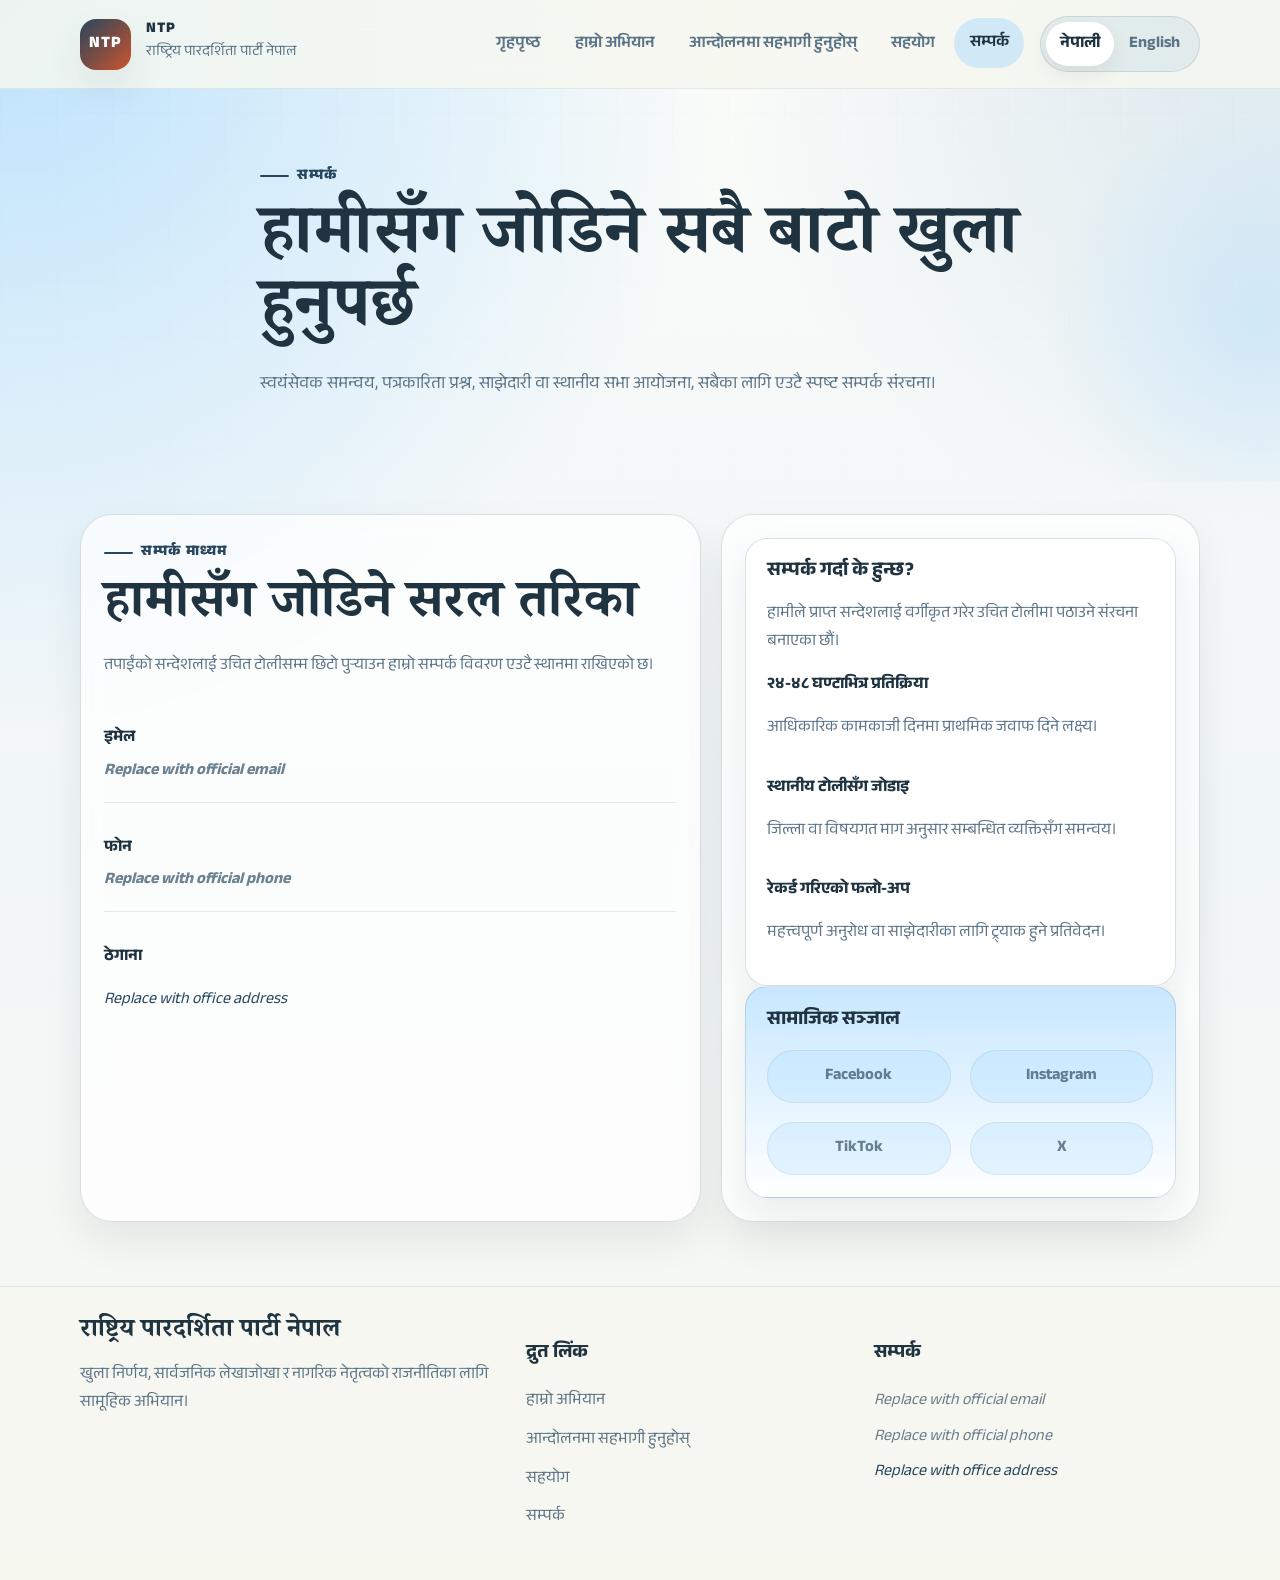
==== contact.html @ 82934318 "Initial site build for National Transparency Party Nepal" ====
<!doctype html>
<html lang="ne">
  <head>
    <meta charset="utf-8">
    <meta name="viewport" content="width=device-width, initial-scale=1">
    <title>Contact Us | National Transparency Party Nepal</title>
    <link rel="preconnect" href="https://fonts.googleapis.com">
    <link rel="preconnect" href="https://fonts.gstatic.com" crossorigin>
    <link
      href="https://fonts.googleapis.com/css2?family=Anek+Devanagari:wght@400;500;600;700;800&family=Noto+Serif+Devanagari:wght@600;700&display=swap"
      rel="stylesheet"
    >
    <link rel="stylesheet" href="assets/css/styles.css">
    <script src="assets/js/site-config.js" defer></script>
    <script src="assets/js/site-content.js" defer></script>
    <script src="assets/js/site.js" defer></script>
  </head>
  <body data-page="contact" data-page-title="pages.contact">
    <header class="site-header">
      <div class="shell header-row">
        <a class="brand" href="index.html" aria-label="National Transparency Party Nepal">
          <span class="brand-mark">NTP</span>
          <span class="brand-text">
            <strong data-i18n="brand.short"></strong>
            <small data-i18n="brand.long"></small>
          </span>
        </a>

        <button
          class="nav-toggle"
          type="button"
          aria-expanded="false"
          aria-controls="site-nav"
          data-nav-toggle
        >
          <span></span>
          <span></span>
        </button>

        <nav class="site-nav" id="site-nav" aria-label="Primary">
          <a href="index.html" data-i18n="nav.home"></a>
          <a href="mission.html" data-i18n="nav.mission"></a>
          <a href="join.html" data-i18n="nav.join"></a>
          <a href="donation.html" data-i18n="nav.donation"></a>
          <a href="contact.html" data-i18n="nav.contact"></a>
        </nav>

        <div class="language-switch" aria-label="Language switcher">
          <button type="button" data-lang-switch="ne">नेपाली</button>
          <button type="button" data-lang-switch="en">English</button>
        </div>
      </div>
    </header>

    <main>
      <section class="page-hero">
        <div class="shell page-hero-shell">
          <span class="eyebrow" data-i18n="contact.hero.kicker"></span>
          <h1 data-i18n="contact.hero.title"></h1>
          <p data-i18n="contact.hero.description"></p>
        </div>
      </section>

      <section class="section">
        <div class="shell contact-grid">
          <div class="detail-panel">
            <div class="section-heading compact">
              <span class="eyebrow" data-i18n="contact.methods.kicker"></span>
              <h2 data-i18n="contact.methods.title"></h2>
              <p data-i18n="contact.methods.description"></p>
            </div>

            <div class="detail-list">
              <article class="detail-item">
                <span data-i18n="contact.labels.email"></span>
                <a href="#" data-config="organization.email" data-config-type="email"></a>
              </article>
              <article class="detail-item">
                <span data-i18n="contact.labels.phone"></span>
                <a href="#" data-config="organization.phone" data-config-type="tel"></a>
              </article>
              <article class="detail-item">
                <span data-i18n="contact.labels.address"></span>
                <p data-config="organization.address"></p>
              </article>
            </div>
          </div>

          <aside class="contact-sidebar">
            <article class="info-card">
              <h3 data-i18n="contact.expect.title"></h3>
              <p data-i18n="contact.expect.description"></p>
              <div class="mini-list">
                <div>
                  <strong data-i18n="contact.expect.pointOneTitle"></strong>
                  <p data-i18n="contact.expect.pointOneDescription"></p>
                </div>
                <div>
                  <strong data-i18n="contact.expect.pointTwoTitle"></strong>
                  <p data-i18n="contact.expect.pointTwoDescription"></p>
                </div>
                <div>
                  <strong data-i18n="contact.expect.pointThreeTitle"></strong>
                  <p data-i18n="contact.expect.pointThreeDescription"></p>
                </div>
              </div>
            </article>

            <article class="info-card info-card-accent">
              <h3 data-i18n="contact.socialTitle"></h3>
              <div class="social-grid">
                <a href="#" data-config="organization.social.facebook" data-config-type="url">Facebook</a>
                <a href="#" data-config="organization.social.instagram" data-config-type="url">Instagram</a>
                <a href="#" data-config="organization.social.tiktok" data-config-type="url">TikTok</a>
                <a href="#" data-config="organization.social.x" data-config-type="url">X</a>
              </div>
            </article>
          </aside>
        </div>
      </section>
    </main>

    <footer class="site-footer">
      <div class="shell footer-grid">
        <div>
          <h2 data-i18n="brand.long"></h2>
          <p data-i18n="footer.tagline"></p>
        </div>

        <div>
          <h3 data-i18n="footer.quickLinksTitle"></h3>
          <ul class="footer-links">
            <li><a href="mission.html" data-i18n="nav.mission"></a></li>
            <li><a href="join.html" data-i18n="nav.join"></a></li>
            <li><a href="donation.html" data-i18n="nav.donation"></a></li>
            <li><a href="contact.html" data-i18n="nav.contact"></a></li>
          </ul>
        </div>

        <div>
          <h3 data-i18n="footer.contactTitle"></h3>
          <ul class="footer-links footer-links-compact">
            <li>
              <a href="#" data-config="organization.email" data-config-type="email"></a>
            </li>
            <li>
              <a href="#" data-config="organization.phone" data-config-type="tel"></a>
            </li>
            <li>
              <span data-config="organization.address"></span>
            </li>
          </ul>
        </div>
      </div>
    </footer>
  </body>
</html>
---- assets/css/styles.css ----
:root {
  --primary: #355872;
  --secondary: #7aaace;
  --accent-gold: #9cd5ff;
  --accent-red: #28465d;
  --ink: #1f3341;
  --muted: #5b7487;
  --surface: #f7f8f0;
  --surface-soft: #eef5f8;
  --surface-strong: #dfeef7;
  --border: rgba(53, 88, 114, 0.18);
  --shadow: 0 24px 60px rgba(31, 51, 65, 0.12);
  --shadow-soft: 0 18px 38px rgba(31, 51, 65, 0.08);
  --radius-xl: 32px;
  --radius-lg: 22px;
  --radius-md: 16px;
  --radius-sm: 12px;
  --shell-width: min(1120px, calc(100% - 2rem));
}

*,
*::before,
*::after {
  box-sizing: border-box;
}

html {
  scroll-behavior: smooth;
}

body {
  margin: 0;
  min-height: 100vh;
  font-family: "Anek Devanagari", sans-serif;
  color: var(--ink);
  background:
    radial-gradient(circle at top left, rgba(156, 213, 255, 0.66), transparent 36%),
    radial-gradient(circle at top right, rgba(122, 170, 206, 0.24), transparent 28%),
    linear-gradient(180deg, #fbfcf9 0%, #f1f6f8 52%, #f7f8f0 100%);
}

body::before {
  content: "";
  position: fixed;
  inset: 0;
  pointer-events: none;
  background-image:
    linear-gradient(rgba(53, 88, 114, 0.035) 1px, transparent 1px),
    linear-gradient(90deg, rgba(53, 88, 114, 0.035) 1px, transparent 1px);
  background-size: 56px 56px;
  mask-image: linear-gradient(180deg, rgba(0, 0, 0, 0.35), transparent 78%);
}

img {
  max-width: 100%;
  display: block;
}

a {
  color: inherit;
  text-decoration: none;
}

button,
input,
textarea,
select {
  font: inherit;
}

.shell {
  width: var(--shell-width);
  margin: 0 auto;
}

.site-header {
  position: sticky;
  top: 0;
  z-index: 30;
  backdrop-filter: blur(18px);
  background: rgba(247, 248, 240, 0.82);
  border-bottom: 1px solid rgba(53, 88, 114, 0.1);
}

.header-row {
  display: flex;
  align-items: center;
  justify-content: space-between;
  gap: 1rem;
  padding: 1rem 0;
}

.brand {
  display: inline-flex;
  align-items: center;
  gap: 0.9rem;
  min-width: 0;
}

.brand-mark {
  display: inline-grid;
  place-items: center;
  width: 3.2rem;
  height: 3.2rem;
  border-radius: 1rem;
  color: white;
  font-weight: 800;
  letter-spacing: 0.08em;
  background:
    linear-gradient(135deg, var(--accent-red), #cb542e),
    var(--accent-red);
  box-shadow: var(--shadow-soft);
}

.brand-text {
  display: grid;
  gap: 0.12rem;
}

.brand-text strong {
  font-size: 0.92rem;
  font-weight: 800;
  line-height: 1;
  letter-spacing: 0.08em;
}

.brand-text small {
  color: var(--muted);
  font-size: 0.9rem;
}

.site-nav {
  display: flex;
  align-items: center;
  gap: 0.25rem;
  margin-left: auto;
}

.site-nav a {
  padding: 0.72rem 0.95rem;
  border-radius: 999px;
  color: var(--muted);
  font-weight: 600;
  transition: background-color 160ms ease, color 160ms ease, transform 160ms ease;
}

.site-nav a:hover,
.site-nav a:focus-visible,
.site-nav a.is-current {
  color: var(--ink);
  background: rgba(156, 213, 255, 0.4);
  transform: translateY(-1px);
}

.language-switch {
  display: inline-flex;
  padding: 0.3rem;
  border-radius: 999px;
  background: rgba(122, 170, 206, 0.14);
  border: 1px solid rgba(53, 88, 114, 0.14);
}

.language-switch button {
  border: 0;
  border-radius: 999px;
  padding: 0.55rem 0.9rem;
  background: transparent;
  color: var(--muted);
  cursor: pointer;
  font-weight: 700;
  transition: background-color 160ms ease, color 160ms ease;
}

.language-switch button.is-active {
  background: white;
  color: var(--ink);
  box-shadow: 0 8px 20px rgba(34, 40, 18, 0.08);
}

.nav-toggle {
  display: none;
  width: 3rem;
  height: 3rem;
  padding: 0;
  border: 0;
  border-radius: 999px;
  background: rgba(122, 170, 206, 0.18);
  cursor: pointer;
}

.nav-toggle span {
  display: block;
  width: 1.15rem;
  height: 2px;
  margin: 0.34rem auto;
  background: var(--ink);
  border-radius: 999px;
}

.hero,
.page-hero {
  position: relative;
  overflow: clip;
}

.hero::before,
.page-hero::before {
  content: "";
  position: absolute;
  inset: auto -16% -16% auto;
  width: 28rem;
  height: 28rem;
  border-radius: 50%;
  background: radial-gradient(circle, rgba(156, 213, 255, 0.34) 0%, transparent 68%);
}

.hero-home {
  padding: 5.5rem 0 3rem;
}

.hero-grid {
  display: grid;
  grid-template-columns: minmax(0, 1.25fr) minmax(280px, 0.95fr);
  align-items: stretch;
  gap: 2rem;
}

.hero-copy,
.hero-panel,
.manifesto-card,
.callout-banner,
.promise-panel,
.detail-panel,
.contact-sidebar,
.form-shell {
  position: relative;
  z-index: 1;
}

.eyebrow {
  display: inline-flex;
  align-items: center;
  gap: 0.5rem;
  margin-bottom: 1rem;
  color: var(--accent-red);
  font-size: 0.9rem;
  font-weight: 800;
  letter-spacing: 0.08em;
  text-transform: uppercase;
}

.eyebrow::before {
  content: "";
  width: 1.8rem;
  height: 2px;
  border-radius: 999px;
  background: currentColor;
}

.hero h1,
.page-hero h1,
.section-heading h2,
.manifesto-card h2,
.cta-card h3,
.callout-banner h2,
.site-footer h2,
.detail-panel h2,
.promise-panel h2 {
  margin: 0;
  font-family: "Noto Serif Devanagari", serif;
  font-weight: 700;
  line-height: 1.06;
}

.hero h1 {
  max-width: 11ch;
  font-size: clamp(2.9rem, 7vw, 5.1rem);
}

.hero-text,
.page-hero p,
.section-heading p,
.info-card p,
.timeline-step p,
.cta-card p,
.pledge-card p,
.detail-item p,
.detail-item a,
.mini-list p,
.form-note,
.status-message,
.site-footer p,
.footer-links a,
.footer-links span {
  color: var(--muted);
  line-height: 1.72;
}

.hero-text {
  max-width: 62ch;
  margin: 1.35rem 0 0;
  font-size: 1.08rem;
}

.button-row,
.form-actions {
  display: flex;
  flex-wrap: wrap;
  gap: 0.9rem;
  align-items: center;
  margin-top: 1.8rem;
}

.button {
  display: inline-flex;
  align-items: center;
  justify-content: center;
  min-height: 3.25rem;
  padding: 0.9rem 1.35rem;
  border-radius: 999px;
  border: 1px solid transparent;
  font-weight: 700;
  transition: transform 180ms ease, box-shadow 180ms ease, background-color 180ms ease;
}

.button:hover,
.button:focus-visible {
  transform: translateY(-2px);
  box-shadow: 0 14px 28px rgba(42, 44, 28, 0.14);
}

.button-primary {
  color: white;
  background: linear-gradient(135deg, var(--primary), #637539);
}

.button-secondary {
  color: var(--ink);
  background: rgba(156, 213, 255, 0.52);
  border-color: rgba(53, 88, 114, 0.16);
}

.stat-grid {
  display: grid;
  grid-template-columns: repeat(3, minmax(0, 1fr));
  gap: 1rem;
  margin-top: 2rem;
}

.stat-card,
.hero-panel,
.manifesto-card,
.info-card,
.timeline-step,
.cta-card,
.pledge-card,
.detail-panel,
.contact-sidebar,
.callout-banner,
.join-form,
.form-note-card {
  background: rgba(255, 255, 255, 0.72);
  border: 1px solid var(--border);
  box-shadow: var(--shadow-soft);
  backdrop-filter: blur(12px);
}

.stat-card {
  padding: 1rem 1rem 1.1rem;
  border-radius: 1.2rem;
}

.stat-card strong {
  display: block;
  margin-bottom: 0.28rem;
  font-size: 1.75rem;
  font-weight: 800;
}

.stat-card span {
  color: var(--muted);
  font-size: 0.95rem;
}

.hero-panel {
  border-radius: var(--radius-xl);
  padding: 1.45rem;
  overflow: hidden;
  background:
    linear-gradient(180deg, rgba(156, 213, 255, 0.62), rgba(255, 255, 255, 0.92)),
    rgba(255, 255, 255, 0.92);
}

.hero-panel::after {
  content: "";
  position: absolute;
  inset: -20% auto auto 60%;
  width: 12rem;
  height: 12rem;
  border-radius: 50%;
  background: radial-gradient(circle, rgba(53, 88, 114, 0.14) 0%, transparent 70%);
}

.panel-tag {
  display: inline-flex;
  padding: 0.45rem 0.75rem;
  border-radius: 999px;
  background: rgba(255, 255, 255, 0.68);
  color: var(--accent-red);
  font-size: 0.85rem;
  font-weight: 700;
}

.hero-panel h2 {
  margin: 1rem 0 1.2rem;
  font-size: 2rem;
  line-height: 1.15;
}

.panel-list {
  display: grid;
  gap: 1rem;
}

.panel-item {
  display: grid;
  grid-template-columns: auto 1fr;
  gap: 0.9rem;
  align-items: start;
  padding: 1rem;
  border-radius: 1.1rem;
  background: rgba(255, 255, 255, 0.7);
}

.panel-index {
  color: var(--primary);
  font-weight: 800;
}

.panel-item p {
  margin: 0;
  line-height: 1.65;
}

.section,
.page-hero {
  padding: 2rem 0 4rem;
}

.page-hero {
  padding-top: 4.5rem;
}

.page-hero-shell {
  max-width: 760px;
}

.page-hero h1 {
  font-size: clamp(2.6rem, 6vw, 4.35rem);
}

.page-hero p {
  margin-top: 1.2rem;
  font-size: 1.06rem;
}

.manifesto-card,
.callout-banner,
.promise-panel {
  border-radius: var(--radius-xl);
  padding: clamp(1.4rem, 3vw, 2rem);
}

.manifesto-card {
  display: grid;
  gap: 1rem;
  background:
    linear-gradient(110deg, rgba(53, 88, 114, 0.95), rgba(122, 170, 206, 0.88)),
    rgba(53, 88, 114, 0.92);
  color: white;
}

.manifesto-card .eyebrow,
.manifesto-card .manifesto-text,
.manifesto-card h2 {
  color: white;
}

.section-soft {
  background:
    linear-gradient(180deg, rgba(122, 170, 206, 0.18), rgba(255, 255, 255, 0)),
    transparent;
}

.section-heading {
  max-width: 760px;
  margin-bottom: 1.8rem;
}

.section-heading.compact {
  max-width: 680px;
}

.section-heading h2 {
  font-size: clamp(2rem, 5vw, 3.3rem);
}

.card-grid,
.cta-grid,
.promise-grid,
.social-grid {
  display: grid;
  gap: 1.2rem;
}

.card-grid {
  grid-template-columns: repeat(3, minmax(0, 1fr));
}

.card-grid-wide {
  grid-template-columns: repeat(2, minmax(0, 1fr));
}

.info-card,
.cta-card,
.pledge-card {
  border-radius: var(--radius-lg);
  padding: 1.35rem;
}

.card-badge {
  display: inline-grid;
  place-items: center;
  width: 2.4rem;
  height: 2.4rem;
  margin-bottom: 1rem;
  border-radius: 999px;
  background: rgba(156, 213, 255, 0.7);
  color: var(--primary);
  font-weight: 800;
}

.info-card h3,
.timeline-step h3,
.cta-card h3,
.pledge-card h3,
.detail-panel h3,
.contact-sidebar h3,
.form-note-card h3 {
  margin: 0 0 0.65rem;
  font-size: 1.2rem;
  line-height: 1.3;
}

.roadmap-layout {
  display: grid;
  gap: 1.6rem;
}

.timeline {
  display: grid;
  gap: 1rem;
}

.timeline-step {
  position: relative;
  border-radius: var(--radius-lg);
  padding: 1.35rem 1.35rem 1.35rem 4.4rem;
}

.timeline-index {
  position: absolute;
  top: 1.25rem;
  left: 1.25rem;
  display: inline-grid;
  place-items: center;
  width: 2.2rem;
  height: 2.2rem;
  border-radius: 999px;
  background: rgba(122, 170, 206, 0.18);
  color: var(--primary);
  font-weight: 800;
}

.cta-grid {
  grid-template-columns: repeat(3, minmax(0, 1fr));
}

.cta-card {
  display: grid;
  gap: 0.9rem;
  align-content: start;
}

.cta-card a {
  width: fit-content;
  padding-bottom: 0.12rem;
  border-bottom: 2px solid rgba(53, 88, 114, 0.22);
  color: var(--accent-red);
  font-weight: 800;
}

.cta-card-primary {
  background:
    linear-gradient(180deg, rgba(156, 213, 255, 0.48), rgba(255, 255, 255, 0.92)),
    white;
}

.promise-grid {
  grid-template-columns: repeat(3, minmax(0, 1fr));
  margin-top: 1.5rem;
}

.pledge-card {
  background: rgba(255, 253, 246, 0.76);
}

.callout-banner {
  display: grid;
  grid-template-columns: minmax(0, 1fr) auto;
  align-items: center;
  gap: 1.5rem;
}

.contact-grid {
  display: grid;
  grid-template-columns: minmax(0, 1.1fr) minmax(280px, 0.85fr);
  gap: 1.25rem;
}

.detail-panel,
.contact-sidebar {
  border-radius: var(--radius-xl);
  padding: 1.45rem;
}

.detail-list,
.mini-list {
  display: grid;
  gap: 1rem;
}

.detail-item {
  padding: 1rem 0;
  border-bottom: 1px solid rgba(53, 88, 114, 0.12);
}

.detail-item:last-child {
  border-bottom: 0;
  padding-bottom: 0;
}

.detail-item span,
.mini-list strong {
  display: block;
  margin-bottom: 0.35rem;
  color: var(--ink);
  font-weight: 700;
}

.detail-item a,
.social-grid a {
  color: var(--accent-red);
  font-weight: 700;
}

.social-grid {
  grid-template-columns: repeat(2, minmax(0, 1fr));
  margin-top: 1rem;
}

.social-grid a {
  display: inline-flex;
  align-items: center;
  justify-content: center;
  min-height: 3rem;
  border-radius: 999px;
  padding: 0.75rem 1rem;
  background: rgba(156, 213, 255, 0.34);
  border: 1px solid rgba(53, 88, 114, 0.14);
}

.info-card-accent {
  background:
    linear-gradient(180deg, rgba(156, 213, 255, 0.56), rgba(255, 255, 255, 0.88)),
    white;
}

.form-shell {
  display: grid;
  grid-template-columns: minmax(0, 1.25fr) minmax(280px, 0.82fr);
  gap: 1.2rem;
  align-items: start;
  border-radius: var(--radius-xl);
  padding: clamp(1.3rem, 3vw, 2rem);
}

.join-form {
  border-radius: var(--radius-lg);
  padding: 1.35rem;
}

.field-grid {
  display: grid;
  grid-template-columns: repeat(2, minmax(0, 1fr));
  gap: 1rem;
}

.field {
  display: grid;
  gap: 0.5rem;
}

.field span,
.consent-row span {
  font-weight: 700;
}

.field input {
  width: 100%;
  min-height: 3.25rem;
  padding: 0.9rem 1rem;
  border-radius: var(--radius-sm);
  border: 1px solid rgba(53, 88, 114, 0.24);
  background: rgba(255, 255, 255, 0.88);
  transition: border-color 140ms ease, box-shadow 140ms ease, background-color 140ms ease;
}

.field input:focus,
.field input:focus-visible {
  outline: none;
  border-color: rgba(53, 88, 114, 0.55);
  box-shadow: 0 0 0 4px rgba(156, 213, 255, 0.28);
  background: white;
}

.consent-row {
  display: flex;
  align-items: flex-start;
  gap: 0.75rem;
  margin-top: 1.15rem;
}

.consent-row input {
  margin-top: 0.28rem;
}

.form-note {
  margin: 0;
  max-width: 30rem;
}

.status-message {
  min-height: 1.5rem;
  margin: 1rem 0 0;
  font-weight: 600;
}

.status-message[data-state="success"] {
  color: #25613d;
}

.status-message[data-state="error"] {
  color: var(--accent-red);
}

.status-message[data-state="loading"] {
  color: var(--primary);
}

.form-note-card {
  border-radius: var(--radius-lg);
  padding: 1.35rem;
}

.placeholder-value {
  color: var(--accent-red) !important;
  font-style: italic;
}

.is-disabled-link {
  opacity: 0.68;
  pointer-events: none;
}

.site-footer {
  padding: 2rem 0 3rem;
  border-top: 1px solid rgba(53, 88, 114, 0.12);
  background: rgba(247, 248, 240, 0.9);
}

.footer-grid {
  display: grid;
  grid-template-columns: minmax(0, 1.3fr) repeat(2, minmax(220px, 1fr));
  gap: 1.4rem;
}

.site-footer h2 {
  font-size: 1.6rem;
}

.footer-links {
  display: grid;
  gap: 0.7rem;
  padding: 0;
  margin: 1rem 0 0;
  list-style: none;
}

.footer-links-compact {
  gap: 0.5rem;
}

@media (max-width: 980px) {
  .header-row {
    flex-wrap: wrap;
  }

  .nav-toggle {
    display: inline-block;
    margin-left: auto;
  }

  .site-nav {
    display: none;
    width: 100%;
    margin-left: 0;
    padding-top: 0.35rem;
    flex-direction: column;
    align-items: stretch;
  }

  body.nav-open .site-nav {
    display: flex;
  }

  .site-nav a {
    padding: 0.8rem 1rem;
  }

  .language-switch {
    margin-left: auto;
  }

  .hero-grid,
  .contact-grid,
  .form-shell,
  .callout-banner,
  .footer-grid {
    grid-template-columns: 1fr;
  }

  .card-grid,
  .cta-grid,
  .promise-grid {
    grid-template-columns: repeat(2, minmax(0, 1fr));
  }
}

@media (max-width: 720px) {
  .hero-home {
    padding-top: 4.5rem;
  }

  .hero h1 {
    max-width: 12ch;
  }

  .stat-grid,
  .card-grid,
  .card-grid-wide,
  .cta-grid,
  .promise-grid,
  .field-grid,
  .social-grid {
    grid-template-columns: 1fr;
  }

  .callout-banner {
    align-items: start;
  }

  .header-row {
    gap: 0.75rem;
  }

  .brand {
    width: 100%;
  }

  .language-switch {
    order: 4;
    margin-left: 0;
  }
}
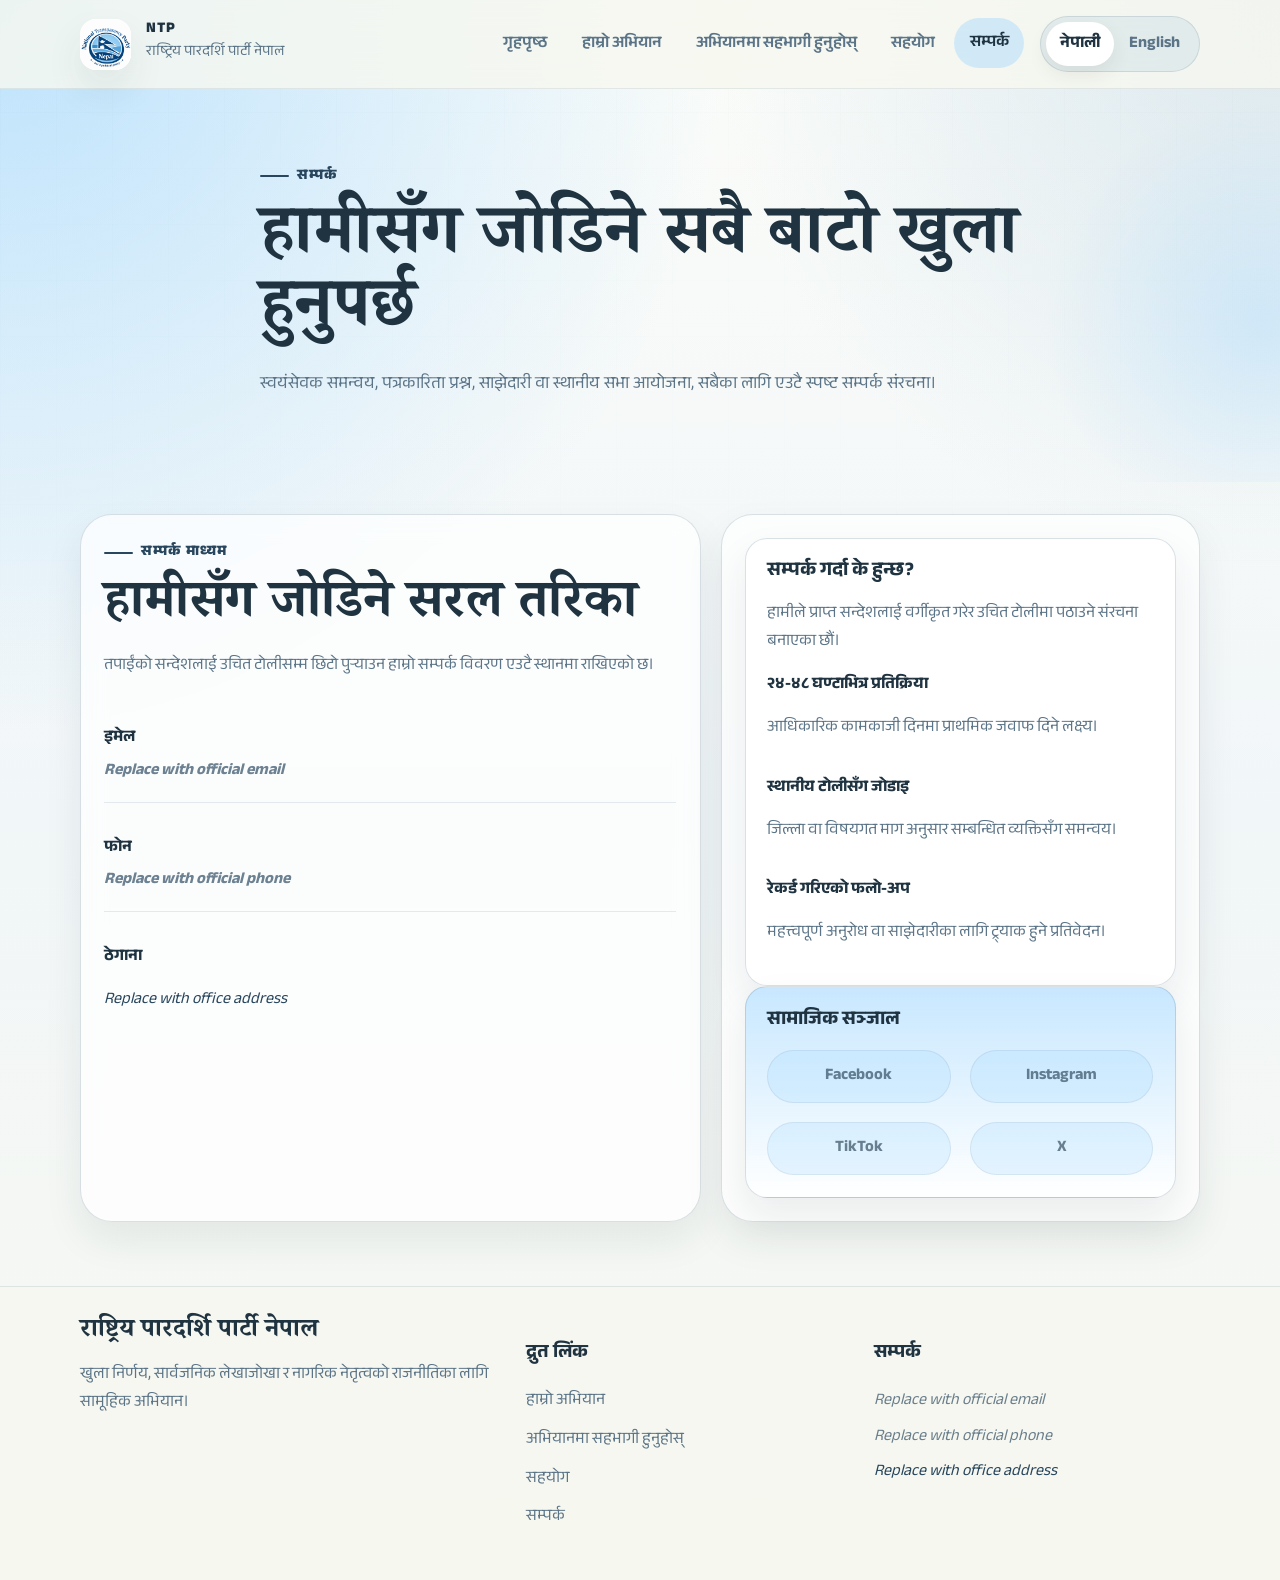
==== commit e43664ff: "Update info" ====
--- a/contact.html
+++ b/contact.html
@@ -4,6 +4,8 @@
     <meta charset="utf-8">
     <meta name="viewport" content="width=device-width, initial-scale=1">
     <title>Contact Us | National Transparency Party Nepal</title>
+    <link rel="icon" type="image/png" href="assets/logo.png">
+    <link rel="apple-touch-icon" href="assets/logo.png">
     <link rel="preconnect" href="https://fonts.googleapis.com">
     <link rel="preconnect" href="https://fonts.gstatic.com" crossorigin>
     <link
@@ -19,7 +21,7 @@
     <header class="site-header">
       <div class="shell header-row">
         <a class="brand" href="index.html" aria-label="National Transparency Party Nepal">
-          <span class="brand-mark">NTP</span>
+          <img class="brand-mark" src="assets/logo.png" alt="" width="1024" height="1024">
           <span class="brand-text">
             <strong data-i18n="brand.short"></strong>
             <small data-i18n="brand.long"></small>
--- a/assets/css/styles.css
+++ b/assets/css/styles.css
@@ -98,17 +98,12 @@
 }
 
 .brand-mark {
-  display: inline-grid;
-  place-items: center;
+  display: block;
   width: 3.2rem;
   height: 3.2rem;
   border-radius: 1rem;
-  color: white;
-  font-weight: 800;
-  letter-spacing: 0.08em;
-  background:
-    linear-gradient(135deg, var(--accent-red), #cb542e),
-    var(--accent-red);
+  object-fit: contain;
+  background: white;
   box-shadow: var(--shadow-soft);
 }
 
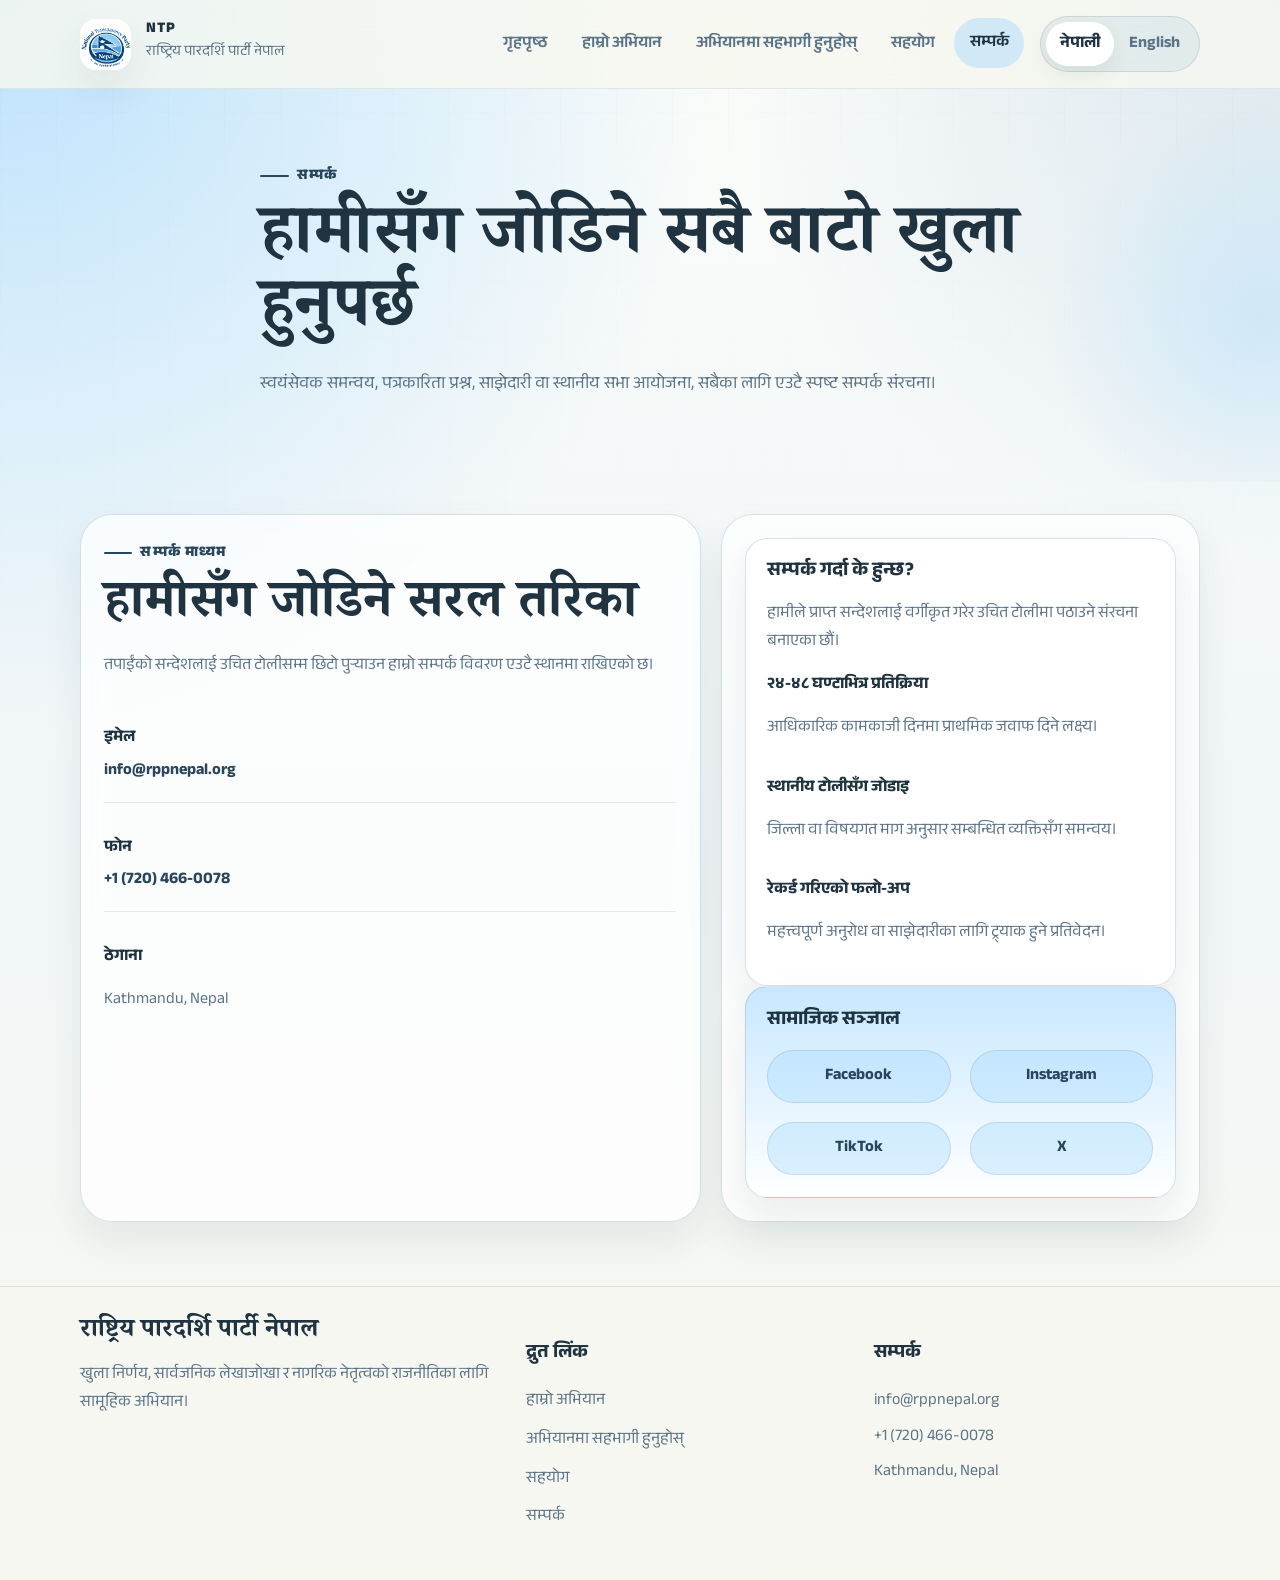
==== commit d8a7384e: "update fav icon" ====
--- a/contact.html
+++ b/contact.html
@@ -4,8 +4,9 @@
     <meta charset="utf-8">
     <meta name="viewport" content="width=device-width, initial-scale=1">
     <title>Contact Us | National Transparency Party Nepal</title>
-    <link rel="icon" type="image/png" href="assets/logo.png">
-    <link rel="apple-touch-icon" href="assets/logo.png">
+    <link rel="icon" type="image/png" sizes="32x32" href="favicon.png">
+    <link rel="shortcut icon" href="favicon.png">
+    <link rel="apple-touch-icon" sizes="180x180" href="apple-touch-icon.png">
     <link rel="preconnect" href="https://fonts.googleapis.com">
     <link rel="preconnect" href="https://fonts.gstatic.com" crossorigin>
     <link
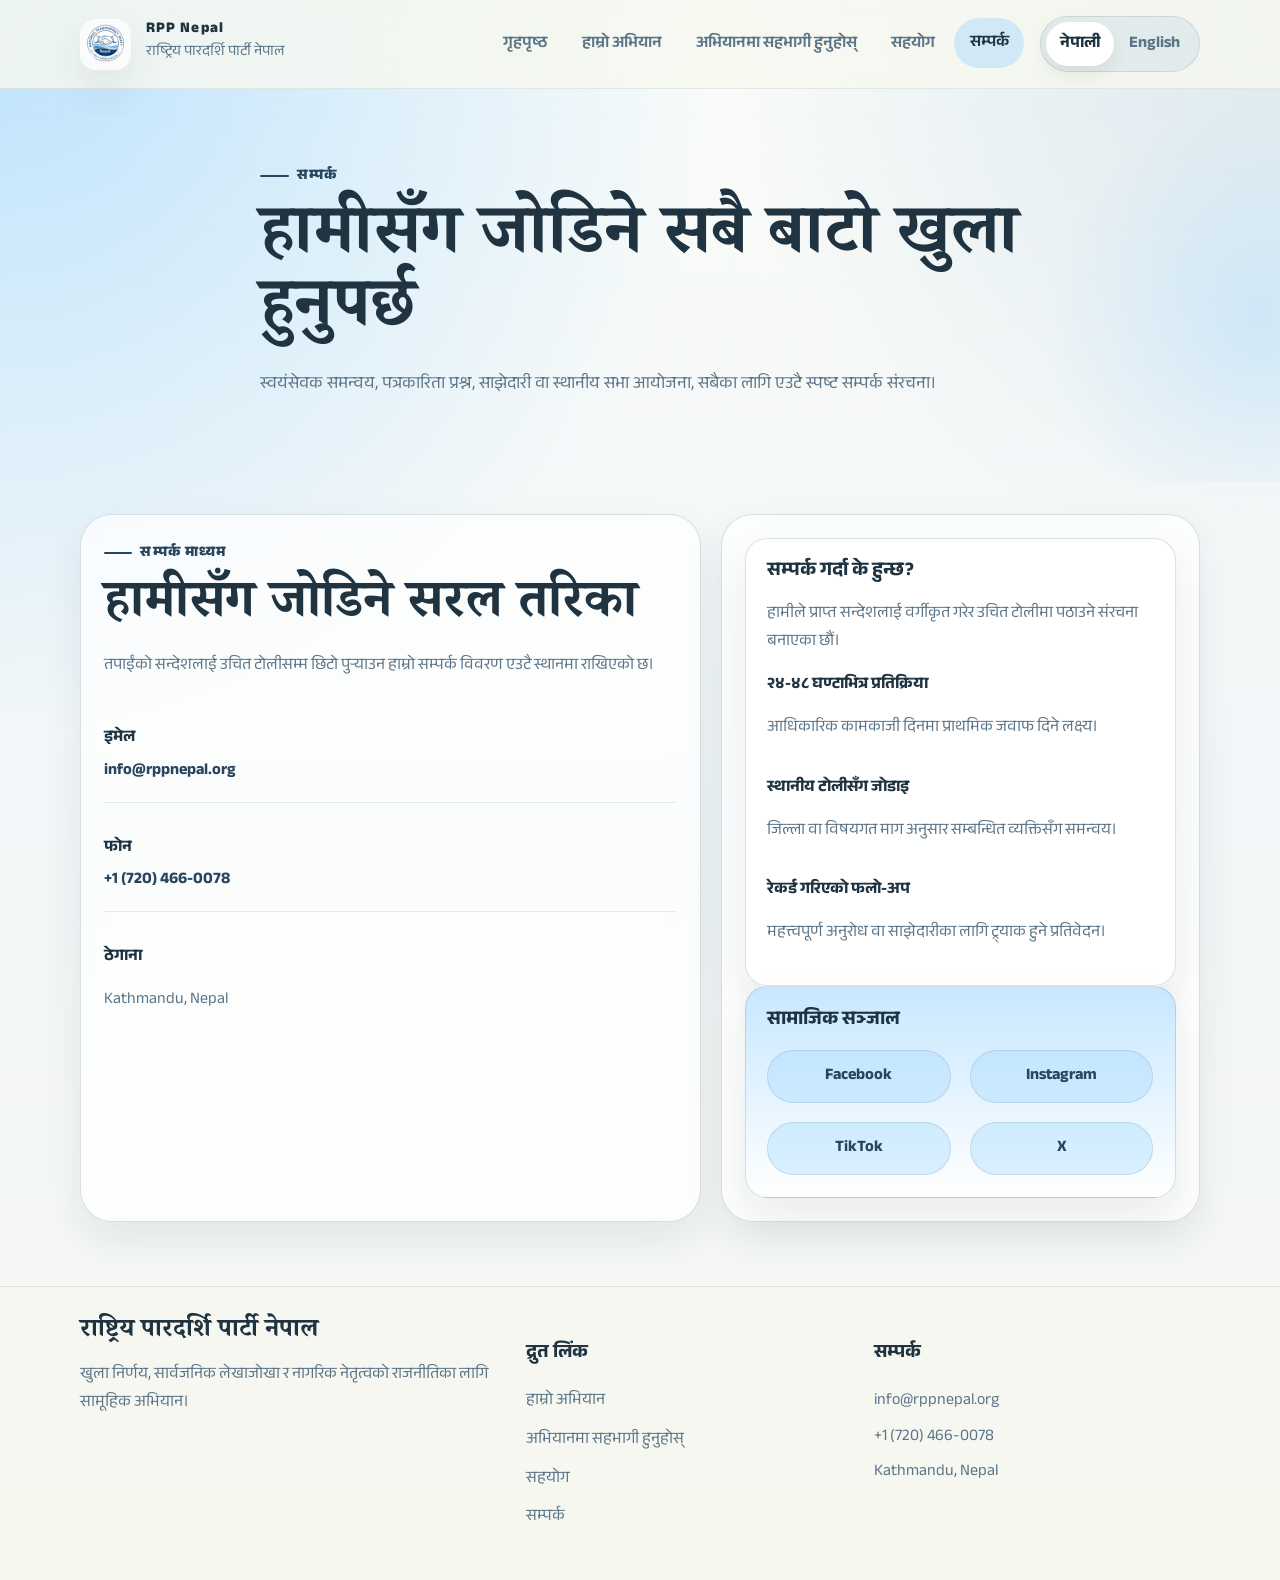
==== commit 75b2dde2: "Cms based update" ====
--- a/contact.html
+++ b/contact.html
@@ -15,7 +15,6 @@
     >
     <link rel="stylesheet" href="assets/css/styles.css">
     <script src="assets/js/site-config.js" defer></script>
-    <script src="assets/js/site-content.js" defer></script>
     <script src="assets/js/site.js" defer></script>
   </head>
   <body data-page="contact" data-page-title="pages.contact">
--- a/assets/css/styles.css
+++ b/assets/css/styles.css
@@ -690,6 +690,15 @@
   padding: clamp(1.3rem, 3vw, 2rem);
 }
 
+.form-shell-priority {
+  grid-template-columns: minmax(0, 1.35fr) minmax(260px, 0.78fr);
+}
+
+.form-stack {
+  display: grid;
+  gap: 1rem;
+}
+
 .join-form {
   border-radius: var(--radius-lg);
   padding: 1.35rem;
@@ -768,6 +777,45 @@
   padding: 1.35rem;
 }
 
+.bullet-panel {
+  display: grid;
+  gap: 0.9rem;
+}
+
+.panel-divider {
+  width: 100%;
+  height: 1px;
+  margin: 0.15rem 0 0.35rem;
+  background: linear-gradient(90deg, rgba(53, 88, 114, 0.08), rgba(53, 88, 114, 0.32), rgba(53, 88, 114, 0.08));
+}
+
+.bullet-list {
+  display: grid;
+  gap: 0.9rem;
+  margin: 0;
+  padding-left: 1.2rem;
+  color: var(--muted);
+}
+
+.bullet-list li::marker {
+  color: var(--primary);
+}
+
+.bullet-list strong {
+  display: block;
+  margin-bottom: 0.25rem;
+  color: var(--ink);
+}
+
+.bullet-list p {
+  margin: 0;
+  line-height: 1.68;
+}
+
+body[data-page="join"] .page-hero {
+  padding-bottom: 1rem;
+}
+
 .placeholder-value {
   color: var(--accent-red) !important;
   font-style: italic;
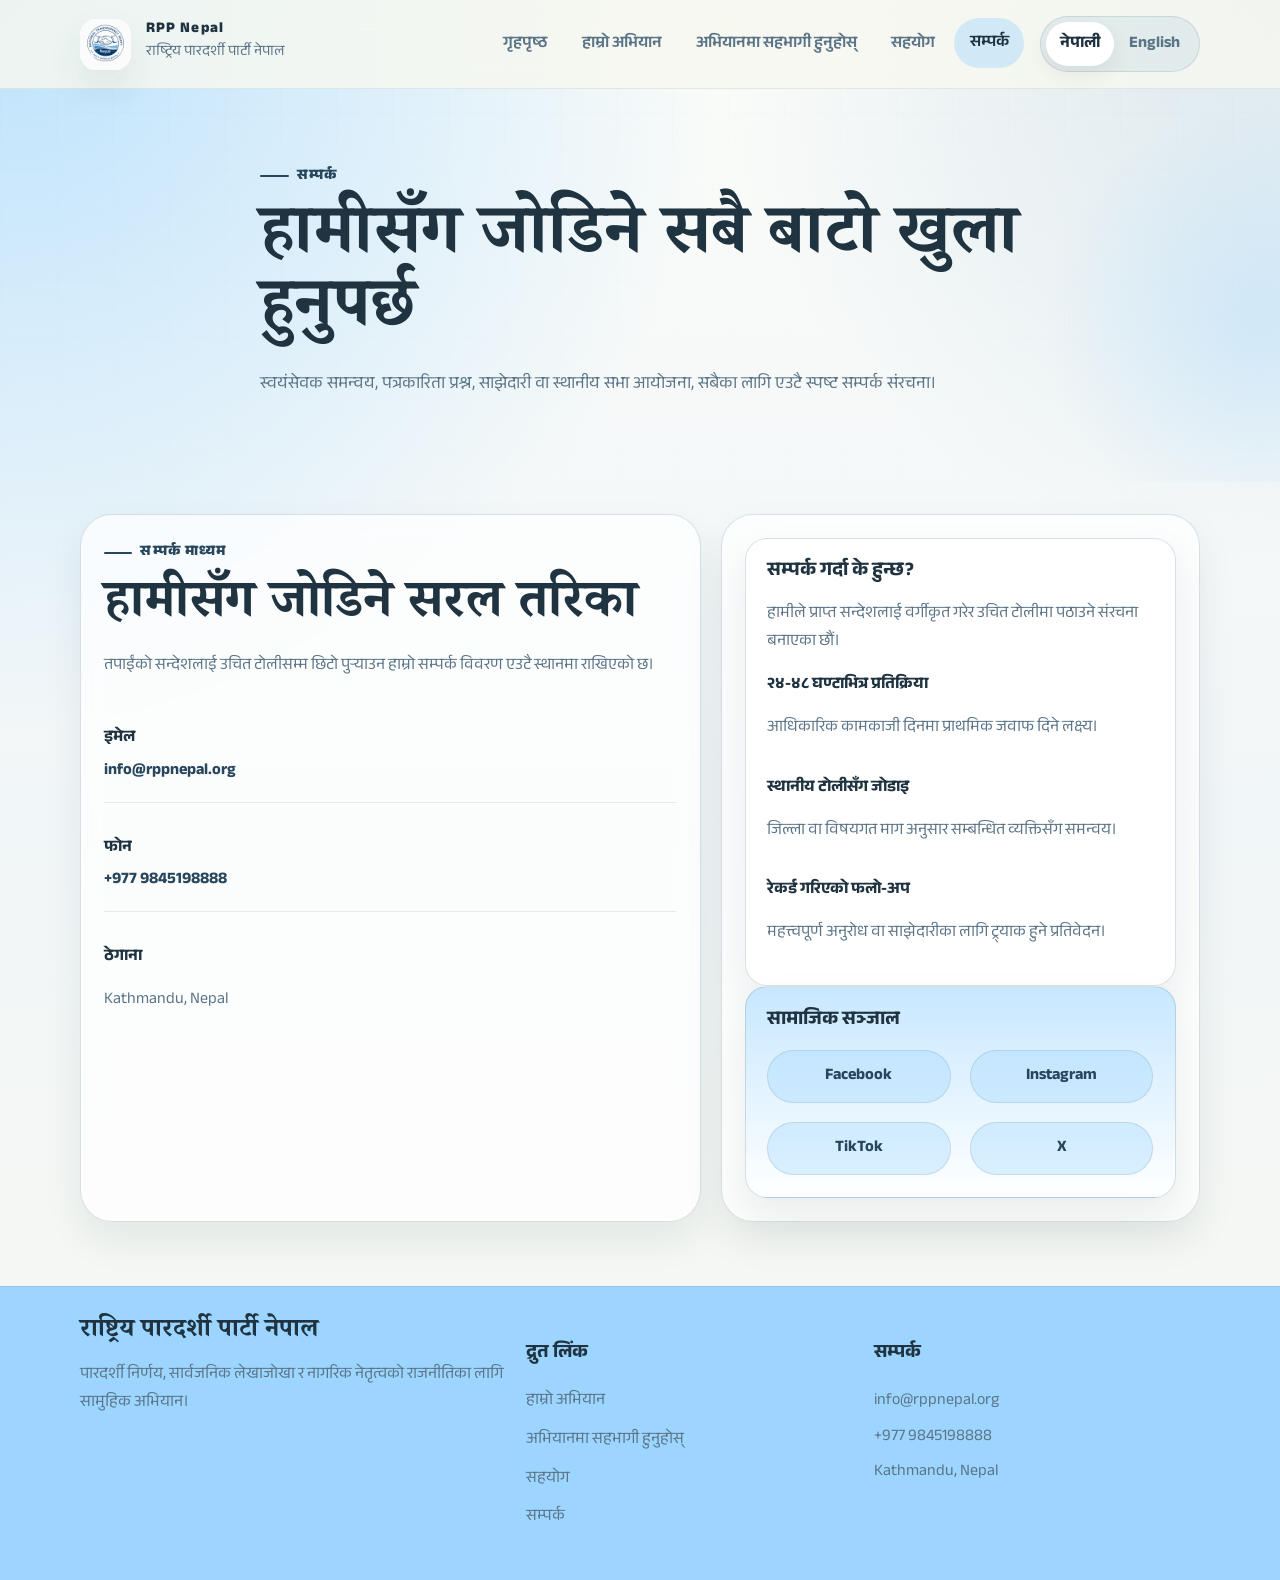
==== commit 957f9be0: "mobile ui update" ====
--- a/contact.html
+++ b/contact.html
@@ -39,17 +39,19 @@
           <span></span>
         </button>
 
-        <nav class="site-nav" id="site-nav" aria-label="Primary">
-          <a href="index.html" data-i18n="nav.home"></a>
-          <a href="mission.html" data-i18n="nav.mission"></a>
-          <a href="join.html" data-i18n="nav.join"></a>
-          <a href="donation.html" data-i18n="nav.donation"></a>
-          <a href="contact.html" data-i18n="nav.contact"></a>
-        </nav>
+        <div class="menu-panel">
+          <nav class="site-nav" id="site-nav" aria-label="Primary">
+            <a href="index.html" data-i18n="nav.home"></a>
+            <a href="mission.html" data-i18n="nav.mission"></a>
+            <a href="join.html" data-i18n="nav.join"></a>
+            <a href="donation.html" data-i18n="nav.donation"></a>
+            <a href="contact.html" data-i18n="nav.contact"></a>
+          </nav>
 
-        <div class="language-switch" aria-label="Language switcher">
-          <button type="button" data-lang-switch="ne">नेपाली</button>
-          <button type="button" data-lang-switch="en">English</button>
+          <div class="language-switch" aria-label="Language switcher">
+            <button type="button" data-lang-switch="ne">नेपाली</button>
+            <button type="button" data-lang-switch="en">English</button>
+          </div>
         </div>
       </div>
     </header>
--- a/assets/css/styles.css
+++ b/assets/css/styles.css
@@ -124,11 +124,17 @@
   font-size: 0.9rem;
 }
 
+.menu-panel {
+  display: flex;
+  align-items: center;
+  gap: 1rem;
+  margin-left: auto;
+}
+
 .site-nav {
   display: flex;
   align-items: center;
   gap: 0.25rem;
-  margin-left: auto;
 }
 
 .site-nav a {
@@ -829,7 +835,7 @@
 .site-footer {
   padding: 2rem 0 3rem;
   border-top: 1px solid rgba(53, 88, 114, 0.12);
-  background: rgba(247, 248, 240, 0.9);
+  background: var(--accent-gold);
 }
 
 .footer-grid {
@@ -857,32 +863,37 @@
 @media (max-width: 980px) {
   .header-row {
     flex-wrap: wrap;
+    align-items: center;
   }
 
   .nav-toggle {
     display: inline-block;
-    margin-left: auto;
-  }
-
-  .site-nav {
+  }
+
+  .menu-panel {
     display: none;
     width: 100%;
+    padding-top: 0.35rem;
     margin-left: 0;
-    padding-top: 0.35rem;
+  }
+
+  body.nav-open .menu-panel {
+    display: grid;
+    gap: 0.85rem;
+  }
+
+  .site-nav {
     flex-direction: column;
     align-items: stretch;
   }
 
-  body.nav-open .site-nav {
-    display: flex;
-  }
-
   .site-nav a {
     padding: 0.8rem 1rem;
   }
 
   .language-switch {
-    margin-left: auto;
+    width: fit-content;
+    margin-left: 0;
   }
 
   .hero-grid,
@@ -925,14 +936,15 @@
 
   .header-row {
     gap: 0.75rem;
+    justify-content: space-between;
   }
 
   .brand {
-    width: 100%;
-  }
-
-  .language-switch {
-    order: 4;
-    margin-left: 0;
-  }
-}
+    flex: 1 1 auto;
+    min-width: 0;
+  }
+
+  .menu-panel {
+    padding-top: 0.2rem;
+  }
+}
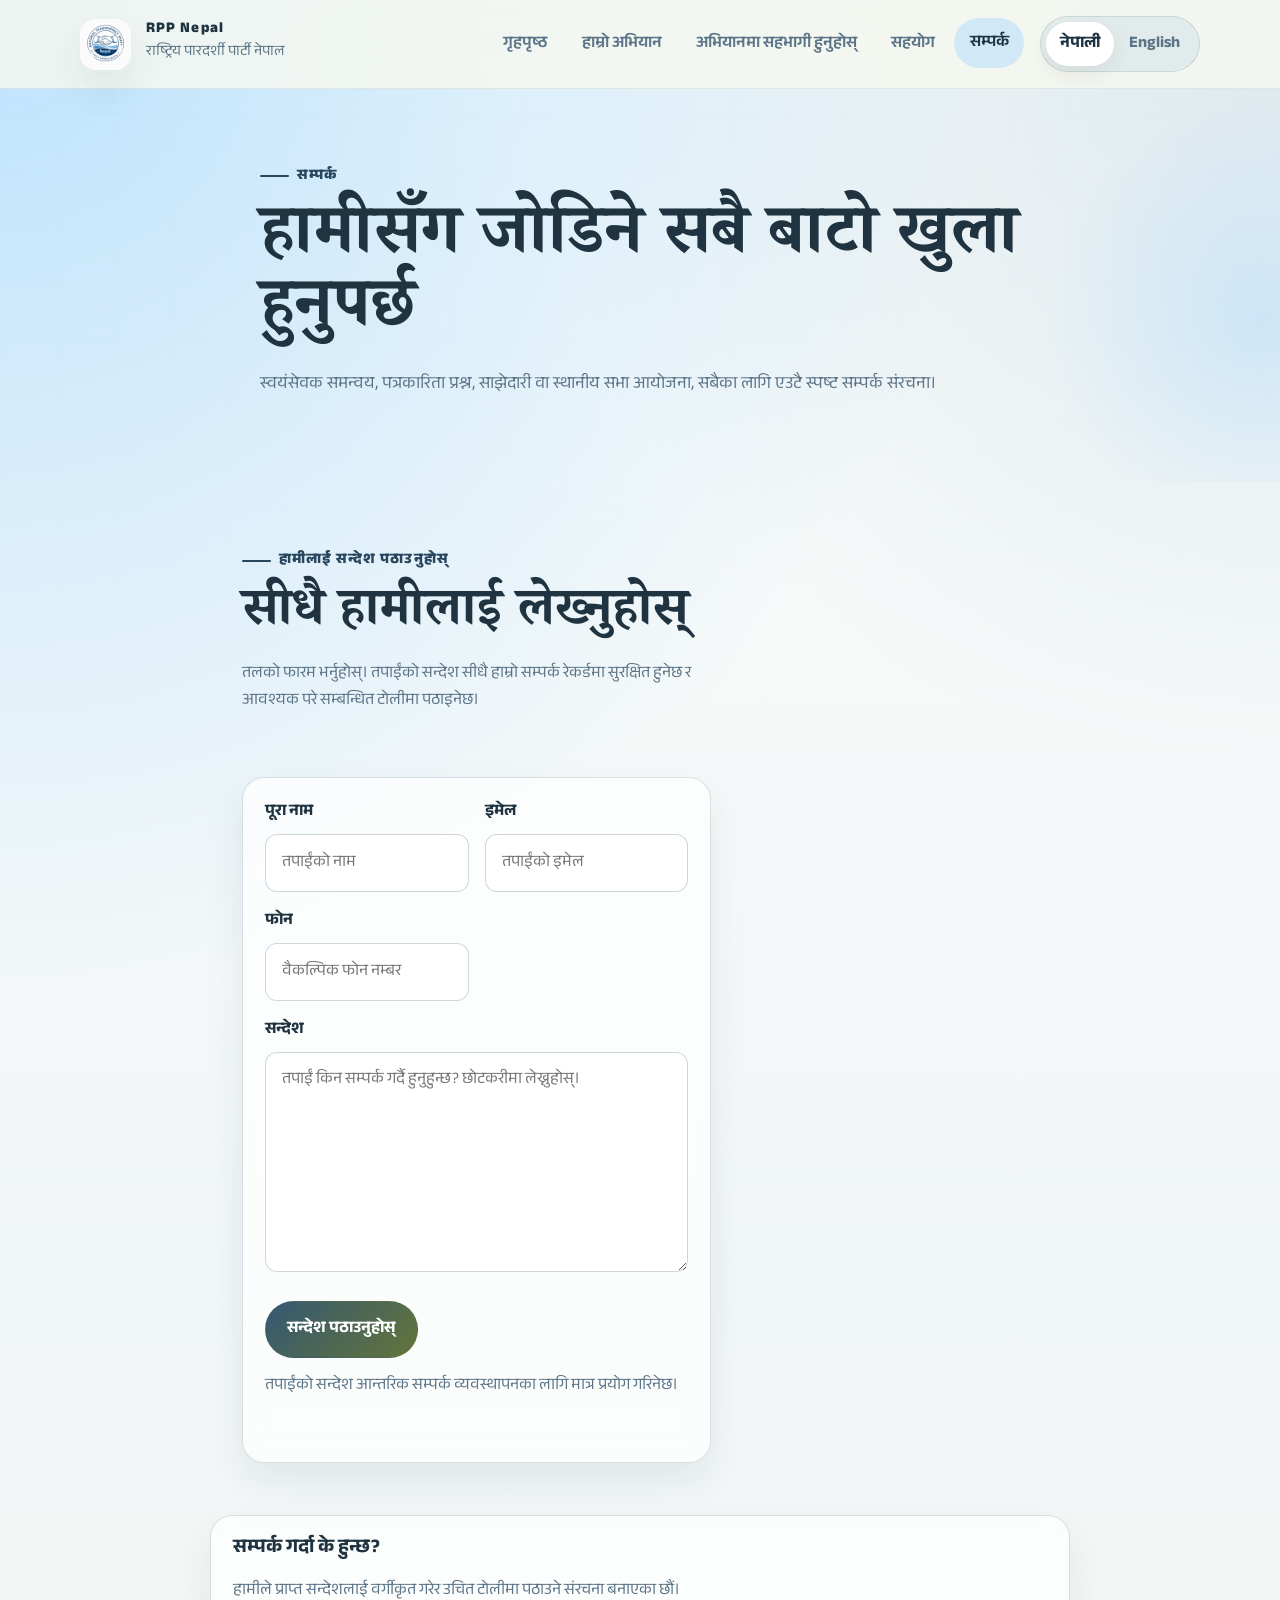
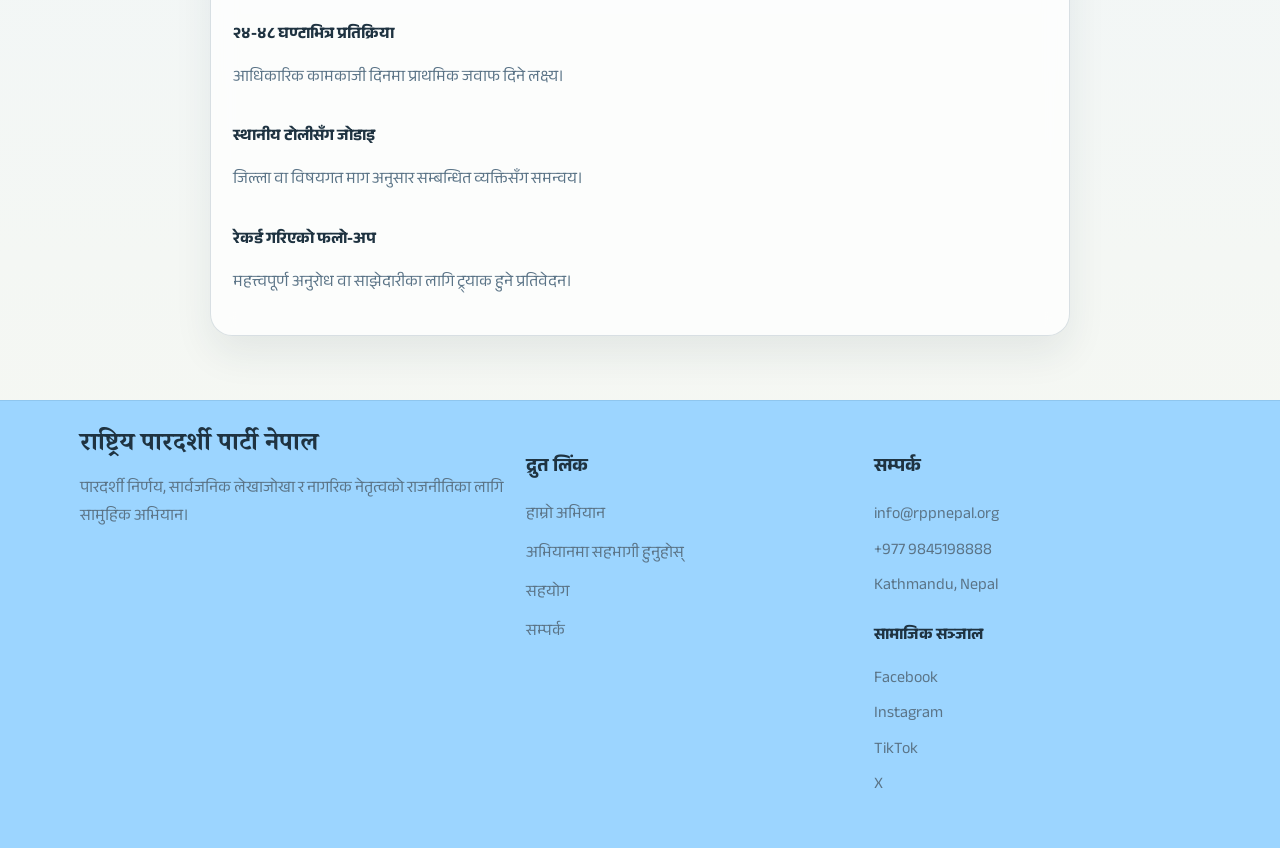
==== commit f8b6c326: "mobile ui update" ====
--- a/contact.html
+++ b/contact.html
@@ -16,6 +16,7 @@
     <link rel="stylesheet" href="assets/css/styles.css">
     <script src="assets/js/site-config.js" defer></script>
     <script src="assets/js/site.js" defer></script>
+    <script src="assets/js/contact.js" defer></script>
   </head>
   <body data-page="contact" data-page-title="pages.contact">
     <header class="site-header">
@@ -67,26 +68,73 @@
 
       <section class="section">
         <div class="shell contact-grid">
-          <div class="detail-panel">
-            <div class="section-heading compact">
-              <span class="eyebrow" data-i18n="contact.methods.kicker"></span>
-              <h2 data-i18n="contact.methods.title"></h2>
-              <p data-i18n="contact.methods.description"></p>
-            </div>
-
-            <div class="detail-list">
-              <article class="detail-item">
-                <span data-i18n="contact.labels.email"></span>
-                <a href="#" data-config="organization.email" data-config-type="email"></a>
-              </article>
-              <article class="detail-item">
-                <span data-i18n="contact.labels.phone"></span>
-                <a href="#" data-config="organization.phone" data-config-type="tel"></a>
-              </article>
-              <article class="detail-item">
-                <span data-i18n="contact.labels.address"></span>
-                <p data-config="organization.address"></p>
-              </article>
+          <div class="form-shell contact-form-shell">
+            <div class="form-stack">
+              <div class="section-heading compact">
+                <span class="eyebrow" data-i18n="contact.form.kicker"></span>
+                <h2 data-i18n="contact.form.title"></h2>
+                <p data-i18n="contact.form.description"></p>
+              </div>
+
+              <form class="join-form" id="contact-form" novalidate>
+                <input type="hidden" name="website" autocomplete="off" tabindex="-1">
+
+                <div class="field-grid">
+                  <label class="field">
+                    <span data-i18n="contact.form.nameLabel"></span>
+                    <input
+                      type="text"
+                      name="full_name"
+                      required
+                      maxlength="120"
+                      autocomplete="name"
+                      data-i18n-placeholder="contact.form.namePlaceholder"
+                    >
+                  </label>
+
+                  <label class="field">
+                    <span data-i18n="contact.form.emailLabel"></span>
+                    <input
+                      type="email"
+                      name="email"
+                      required
+                      maxlength="255"
+                      autocomplete="email"
+                      data-i18n-placeholder="contact.form.emailPlaceholder"
+                    >
+                  </label>
+
+                  <label class="field">
+                    <span data-i18n="contact.form.phoneLabel"></span>
+                    <input
+                      type="tel"
+                      name="phone"
+                      maxlength="40"
+                      autocomplete="tel"
+                      inputmode="tel"
+                      data-i18n-placeholder="contact.form.phonePlaceholder"
+                    >
+                  </label>
+
+                  <label class="field field-full">
+                    <span data-i18n="contact.form.messageLabel"></span>
+                    <textarea
+                      name="message"
+                      required
+                      maxlength="4000"
+                      rows="7"
+                      data-i18n-placeholder="contact.form.messagePlaceholder"
+                    ></textarea>
+                  </label>
+                </div>
+
+                <div class="form-actions">
+                  <button class="button button-primary" type="submit" data-i18n="contact.form.submit"></button>
+                  <p class="form-note" data-i18n="contact.form.privacy"></p>
+                </div>
+
+                <p class="status-message" id="contact-form-status" role="status" aria-live="polite"></p>
+              </form>
             </div>
           </div>
 
@@ -107,16 +155,6 @@
                   <strong data-i18n="contact.expect.pointThreeTitle"></strong>
                   <p data-i18n="contact.expect.pointThreeDescription"></p>
                 </div>
-              </div>
-            </article>
-
-            <article class="info-card info-card-accent">
-              <h3 data-i18n="contact.socialTitle"></h3>
-              <div class="social-grid">
-                <a href="#" data-config="organization.social.facebook" data-config-type="url">Facebook</a>
-                <a href="#" data-config="organization.social.instagram" data-config-type="url">Instagram</a>
-                <a href="#" data-config="organization.social.tiktok" data-config-type="url">TikTok</a>
-                <a href="#" data-config="organization.social.x" data-config-type="url">X</a>
               </div>
             </article>
           </aside>
@@ -154,6 +192,13 @@
               <span data-config="organization.address"></span>
             </li>
           </ul>
+          <h3 class="footer-subheading" data-i18n="footer.socialTitle"></h3>
+          <ul class="footer-links footer-links-compact">
+            <li><a href="#" data-config="organization.social.facebook" data-config-type="url">Facebook</a></li>
+            <li><a href="#" data-config="organization.social.instagram" data-config-type="url">Instagram</a></li>
+            <li><a href="#" data-config="organization.social.tiktok" data-config-type="url">TikTok</a></li>
+            <li><a href="#" data-config="organization.social.x" data-config-type="url">X</a></li>
+          </ul>
         </div>
       </div>
     </footer>
--- a/assets/css/styles.css
+++ b/assets/css/styles.css
@@ -356,7 +356,6 @@
 .cta-card,
 .pledge-card,
 .detail-panel,
-.contact-sidebar,
 .callout-banner,
 .join-form,
 .form-note-card {
@@ -625,14 +624,26 @@
 
 .contact-grid {
   display: grid;
-  grid-template-columns: minmax(0, 1.1fr) minmax(280px, 0.85fr);
+  grid-template-columns: minmax(0, 1fr);
   gap: 1.25rem;
-}
-
-.detail-panel,
-.contact-sidebar {
+  align-items: start;
+  max-width: 860px;
+  margin: 0 auto;
+}
+
+.contact-form-shell {
+  display: block;
+  padding: 0;
+}
+
+.detail-panel {
   border-radius: var(--radius-xl);
   padding: 1.45rem;
+}
+
+.contact-sidebar {
+  display: grid;
+  gap: 1.25rem;
 }
 
 .detail-list,
@@ -721,12 +732,17 @@
   gap: 0.5rem;
 }
 
+.field-full {
+  grid-column: 1 / -1;
+}
+
 .field span,
 .consent-row span {
   font-weight: 700;
 }
 
-.field input {
+.field input,
+.field textarea {
   width: 100%;
   min-height: 3.25rem;
   padding: 0.9rem 1rem;
@@ -736,8 +752,15 @@
   transition: border-color 140ms ease, box-shadow 140ms ease, background-color 140ms ease;
 }
 
+.field textarea {
+  min-height: 10rem;
+  resize: vertical;
+}
+
 .field input:focus,
-.field input:focus-visible {
+.field input:focus-visible,
+.field textarea:focus,
+.field textarea:focus-visible {
   outline: none;
   border-color: rgba(53, 88, 114, 0.55);
   box-shadow: 0 0 0 4px rgba(156, 213, 255, 0.28);
@@ -858,6 +881,11 @@
 
 .footer-links-compact {
   gap: 0.5rem;
+}
+
+.footer-subheading {
+  margin: 1.35rem 0 0;
+  font-size: 1rem;
 }
 
 @media (max-width: 980px) {
